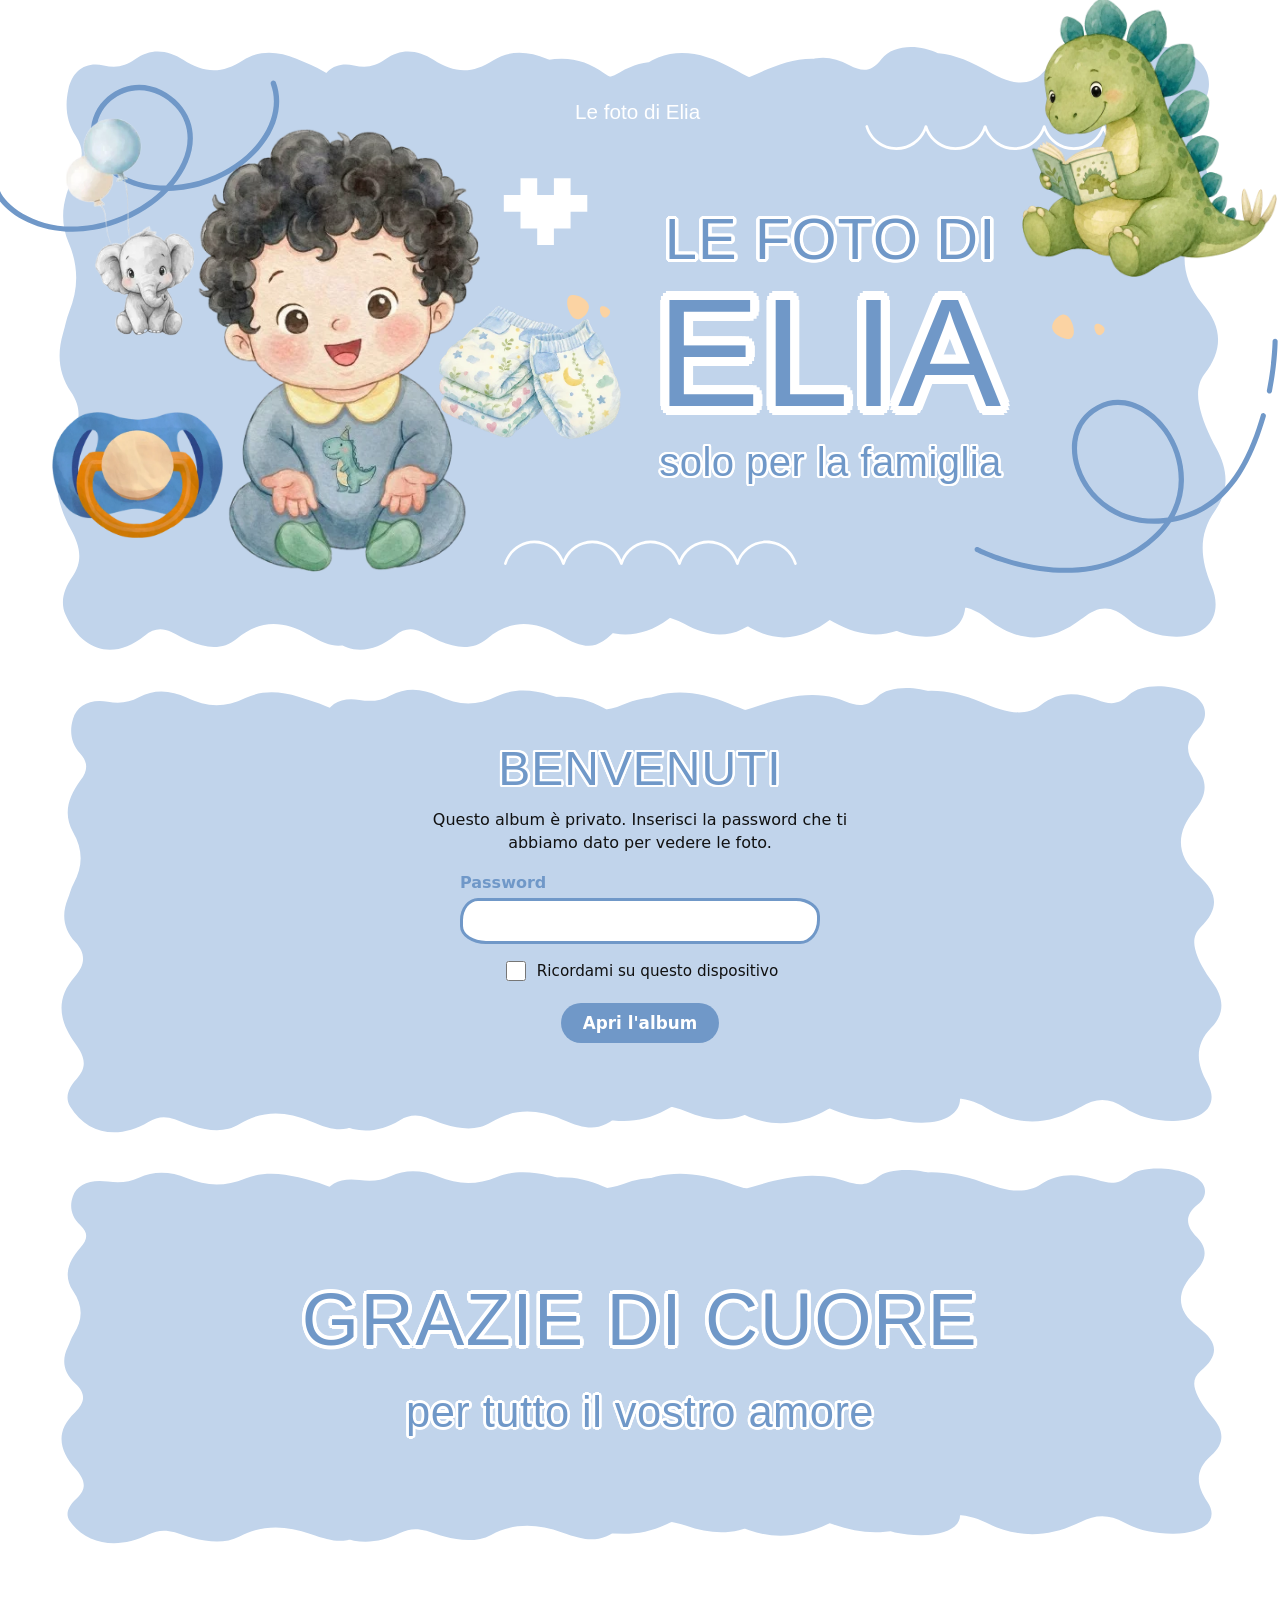
==== foto/index.html @ 49f86a6c "Aggiunge album foto privato cifrato con pagina di gestione Le foto vengono ridimensionate, ripulite " ====
<!DOCTYPE html>
<html lang="it">
<head>
  <meta charset="utf-8">
  <meta name="viewport" content="width=device-width, initial-scale=1">
  <meta name="robots" content="noindex, nofollow, noarchive, noimageindex">
  <meta name="referrer" content="no-referrer">
  <meta http-equiv="Content-Security-Policy" content="default-src 'self'; script-src 'self'; style-src 'self' 'unsafe-inline' https://fonts.googleapis.com; font-src https://fonts.gstatic.com; img-src 'self' data: blob:; connect-src 'self'; object-src 'none'; base-uri 'none'; form-action 'none'">
  <title>Le foto di Elia</title>
  <link rel="icon" href="data:image/svg+xml,<svg xmlns='http://www.w3.org/2000/svg' viewBox='0 0 100 100'><text y='.9em' font-size='90'>🦖</text></svg>">
  <link rel="preconnect" href="https://fonts.googleapis.com">
  <link rel="preconnect" href="https://fonts.gstatic.com" crossorigin>
  <link href="https://fonts.googleapis.com/css2?family=Lilita+One&family=Fredoka:wght@400;500;600&display=swap" rel="stylesheet">
  <link rel="stylesheet" href="../style.css">
  <link rel="stylesheet" href="foto.css">
</head>
<body class="album">

  <header class="panel hero">
    <div class="stage">
      <svg class="decor" viewBox="91 74 1258 662" preserveAspectRatio="none" aria-hidden="true">
      <path fill="#7098C8" d="M1385.3 474.0C1383.9 473.6 1382.3 474.4 1381.9 475.9C1368.8 520.2 1346.4 572.0 1289.9 584.0C1296.2 572.4 1299.7 559.7 1299.9 546.3C1300.3 526.9 1294.0 507.1 1282.2 490.7C1265.4 467.4 1235.7 450.5 1207.4 465.4C1183.7 477.8 1174.6 504.6 1184.2 533.6C1194.7 565.6 1228.5 596.4 1278.6 591.3C1275.9 594.9 1272.9 598.4 1269.4 601.7C1238.0 632.1 1196.7 643.9 1146.9 636.9C1109.5 631.6 1081.0 617.0 1080.7 616.9C1079.4 616.2 1077.7 616.7 1077.0 618.1C1076.3 619.4 1076.9 621.1 1078.2 621.8C1079.4 622.4 1107.7 636.8 1146.0 642.2C1155.3 643.6 1164.4 644.2 1173.2 644.2C1212.6 644.2 1246.8 631.1 1273.2 605.6C1278.2 600.8 1282.5 595.7 1286.1 590.3C1349.1 579.8 1373.2 524.5 1387.2 477.4C1387.6 476.0 1386.8 474.5 1385.3 474.0M1282.8 585.3C1233.0 592.5 1199.5 562.8 1189.4 531.9C1180.7 505.5 1188.7 481.3 1209.9 470.2C1216.5 466.8 1223.1 465.3 1229.6 465.3C1248.4 465.3 1266.3 478.0 1277.8 493.9C1295.0 517.8 1302.0 554.2 1282.8 585.3M1399.8 397.3C1399.8 397.6 1399.7 420.9 1393.7 450.9C1393.4 452.2 1392.3 453.1 1391.0 453.1C1390.8 453.1 1390.6 453.1 1390.5 453.0C1389.0 452.7 1388.0 451.3 1388.3 449.8C1394.2 420.4 1394.4 397.5 1394.4 397.3C1394.4 395.8 1395.6 394.6 1397.1 394.6C1398.6 394.6 1399.9 395.8 1399.8 397.3Z"/>
      <path fill="#7098C8" d="M-108.9 304.6C-108.6 304.1 -108.1 303.8 -107.7 303.6C-106.8 303.3 -105.7 303.4 -104.9 304.1C-104.8 304.2 -91.6 314.3 -71.4 319.1C-61.0 321.6 -50.4 322.2 -40.1 321.0C-38.5 320.8 -37.1 321.9 -36.9 323.5C-36.7 325.0 -37.8 326.4 -39.4 326.6C-50.4 328.0 -61.6 327.3 -72.7 324.7C-94.3 319.6 -107.9 309.0 -108.4 308.6C-109.7 307.6 -109.9 305.8 -108.9 304.6M-24.3 320.6C-24.8 319.2 -24.0 317.6 -22.6 317.1C-22.6 317.1 -22.5 317.0 -22.5 317.0C0.1 309.6 16.1 294.1 25.1 270.9C31.9 253.4 32.0 237.9 32.0 237.8C32.0 236.4 33.0 235.2 34.4 234.9C35.7 234.7 37.1 235.5 37.6 236.8C44.3 255.0 92.3 291.7 160.5 266.5C179.8 259.3 196.5 248.9 209.3 236.8C175.8 235.2 147.7 219.3 137.9 192.9C137.7 192.2 137.5 191.6 137.2 190.9C130.6 171.1 136.4 150.3 152.3 136.6C157.3 132.3 162.8 129.1 168.5 127.0C181.9 122.1 196.7 122.9 210.1 129.8C224.7 137.3 235.0 148.5 240.0 162.0C248.2 184.1 240.8 209.4 222.6 231.0C234.5 230.3 246.9 227.7 259.3 223.1C296.3 209.5 323.6 181.3 328.8 151.3C330.5 141.5 329.7 132.0 326.4 123.2C325.9 121.8 326.6 120.1 328.1 119.6C329.6 119.0 331.2 119.8 331.8 121.3C335.4 131.0 336.3 141.5 334.4 152.3C328.9 184.2 300.1 214.1 261.2 228.5C246.4 234.0 231.4 236.7 217.2 237.0C203.4 251.3 184.6 263.7 162.5 271.8C103.0 293.8 53.7 269.9 37.0 247.3C36.1 253.8 34.3 262.9 30.5 272.8C23.9 289.9 9.6 312.4 -20.7 322.5C-22.2 323.0 -23.8 322.1 -24.3 320.6M214.8 231.3C234.3 210.4 242.6 185.5 234.7 164.0C230.2 151.8 220.8 141.7 207.5 134.9C190.4 126.1 170.7 128.4 156.0 140.9C141.9 153.1 136.8 171.5 142.7 189.1C142.9 189.7 143.1 190.3 143.3 190.9C152.7 216.5 181.2 231.2 214.8 231.3Z"/>
      <path fill="#fff" d="M886.1 635.8C886.0 635.8 885.8 635.8 885.7 635.8C885.1 635.8 884.5 635.4 884.4 634.8C880.6 621.7 868.4 612.6 854.8 612.6C841.2 612.6 829.0 621.7 825.2 634.8C825.0 635.4 824.5 635.8 823.9 635.8C823.2 635.8 822.7 635.4 822.5 634.8C818.7 621.7 806.6 612.6 792.9 612.6C779.3 612.6 767.2 621.7 763.4 634.8C763.2 635.4 762.6 635.8 762.0 635.8C761.4 635.8 760.9 635.4 760.7 634.8C756.9 621.7 744.7 612.6 731.1 612.6C717.5 612.6 705.3 621.7 701.5 634.8C701.4 635.4 700.8 635.8 700.2 635.8C699.6 635.8 699.0 635.4 698.8 634.8C695.0 621.7 682.9 612.6 669.3 612.6C655.6 612.6 643.5 621.7 639.7 634.8C639.5 635.4 639.0 635.8 638.3 635.8C637.7 635.8 637.2 635.4 637.0 634.8C633.2 621.7 621.0 612.6 607.4 612.6C593.8 612.6 581.6 621.7 577.8 634.8C577.6 635.6 576.8 636.0 576.1 635.8C575.4 635.6 574.9 634.8 575.1 634.0C579.3 619.8 592.6 609.8 607.4 609.8C620.9 609.8 633.1 618.0 638.3 630.3C643.5 618.0 655.7 609.8 669.3 609.8C682.8 609.8 695.0 618.0 700.2 630.3C705.4 618.0 717.6 609.8 731.1 609.8C744.6 609.8 756.8 618.0 762.0 630.3C767.2 618.0 779.4 609.8 792.9 609.8C806.5 609.8 818.7 618.0 823.9 630.3C829.1 618.0 841.3 609.8 854.8 609.8C869.6 609.8 882.9 619.8 887.1 634.0C887.3 634.8 886.8 635.6 886.1 635.8Z"/>
      <path fill="#fff" d="M1277.5 166.9C1277.4 166.9 1277.2 166.9 1277.1 166.9C1276.5 166.9 1275.9 167.3 1275.7 167.9C1271.8 181.2 1259.4 190.5 1245.6 190.5C1231.7 190.5 1219.3 181.2 1215.4 167.9C1215.2 167.3 1214.7 166.9 1214.0 166.9C1213.4 166.9 1212.8 167.3 1212.7 167.9C1208.8 181.2 1196.4 190.5 1182.5 190.5C1168.6 190.5 1156.2 181.2 1152.3 167.9C1152.2 167.3 1151.6 166.9 1151.0 166.9C1150.3 166.9 1149.8 167.3 1149.6 167.9C1145.7 181.2 1133.3 190.5 1119.4 190.5C1105.5 190.5 1093.1 181.2 1089.3 167.9C1089.1 167.3 1088.5 166.9 1087.9 166.9C1087.3 166.9 1086.7 167.3 1086.5 167.9C1082.7 181.2 1070.3 190.5 1056.4 190.5C1042.5 190.5 1030.1 181.2 1026.2 167.9C1026.0 167.3 1025.5 166.9 1024.8 166.9C1024.2 166.9 1023.6 167.3 1023.5 167.9C1019.6 181.2 1007.2 190.5 993.3 190.5C979.4 190.5 967.0 181.2 963.1 167.9C962.9 167.1 962.1 166.7 961.4 166.9C960.6 167.1 960.2 167.9 960.4 168.7C964.6 183.2 978.1 193.4 993.3 193.4C1007.1 193.4 1019.5 185.0 1024.8 172.5C1030.1 185.0 1042.6 193.4 1056.4 193.4C1070.1 193.4 1082.6 185.0 1087.9 172.5C1093.2 185.0 1105.6 193.4 1119.4 193.4C1133.2 193.4 1145.6 185.0 1151.0 172.5C1156.3 185.0 1168.7 193.4 1182.5 193.4C1196.3 193.4 1208.7 185.0 1214.0 172.5C1219.3 185.0 1231.8 193.4 1245.6 193.4C1260.7 193.4 1274.2 183.2 1278.5 168.7C1278.7 167.9 1278.2 167.1 1277.5 166.9Z"/>
      <path fill="#fff" d="M628.2 294.8L628.2 277.0L646.0 277.0L646.0 259.2L663.8 259.2L663.8 241.4L646.0 241.4L646.0 223.6L628.2 223.6L628.2 241.4L610.4 241.4L610.4 223.6L592.6 223.6L592.6 241.4L574.8 241.4L574.8 259.2L592.6 259.2L592.6 277.0L610.4 277.0L610.4 294.8L628.2 294.8Z"/>
      <path fill="#FBD3A3" fill-rule="evenodd" d="M1180.8 378.2C1183.2 384.5 1183.8 392.8 1178.5 394.5C1173.3 396.2 1162.2 391.3 1159.9 384.9C1157.5 378.6 1163.9 370.9 1169.2 369.2C1174.4 367.5 1178.5 371.9 1180.8 378.2L1180.8 378.2Z"/>
      <path fill="#FBD3A3" fill-rule="evenodd" d="M1205.3 386.5C1204.2 383.6 1203.9 379.7 1206.4 378.9C1208.8 378.1 1214.0 380.4 1215.1 383.4C1216.2 386.3 1213.2 389.9 1210.8 390.7C1208.3 391.5 1206.4 389.5 1205.3 386.5L1205.3 386.5Z"/>
      <path fill="#FBD3A3" fill-rule="evenodd" d="M644.1 364.5C641.7 358.2 641.1 349.9 646.4 348.2C651.6 346.5 662.7 351.4 665.0 357.8C667.4 364.1 661.0 371.8 655.7 373.5C650.5 375.2 646.4 370.8 644.1 364.5Z"/>
      <path fill="#FBD3A3" fill-rule="evenodd" d="M678.1 367.8C677.0 364.8 676.7 360.9 679.2 360.1C681.6 359.3 686.8 361.7 687.9 364.6C689.0 367.6 686.0 371.2 683.6 372.0C681.1 372.8 679.2 370.7 678.1 367.8L678.1 367.8Z"/>
      </svg>
      <p class="small-title">Le foto di Elia</p>
      <img class="art balloons" src="../assets/art/elefante.webp" alt="">
      <img class="art baby" src="../assets/art/bimbo.webp" alt="Elia, illustrazione di un bimbo con i ricci">
      <img class="art diapers" src="../assets/art/pannolini.webp" alt="">
      <img class="art pacifier" src="../assets/art/ciuccio.webp" alt="">
      <img class="art dino" src="../assets/art/dino.webp" alt="">
      <div class="hero-text">
        <p class="kicker outline">Le foto di</p>
        <h1 class="name outline">Elia</h1>
        <p class="tagline outline">solo per la famiglia</p>
      </div>
    </div>
  </header>

  <!-- Accesso -->
  <section class="panel login" id="login" hidden>
    <h2 class="big small">Benvenuti</h2>
    <p class="login-text">Questo album è privato. Inserisci la password che ti abbiamo dato per vedere le foto.</p>
    <form id="login-form" class="login-form" autocomplete="on">
      <input type="text" name="username" value="album-elia" autocomplete="username" hidden>
      <label class="field">
        <span>Password</span>
        <input id="password" type="password" autocomplete="current-password" autocapitalize="off" autocorrect="off" spellcheck="false" required>
      </label>
      <label class="check"><input id="remember" type="checkbox"> Ricordami su questo dispositivo</label>
      <button class="btn" type="submit" id="login-btn">Apri l'album</button>
      <p class="msg" id="login-msg" role="alert"></p>
    </form>
  </section>

  <!-- Album -->
  <main id="album" aria-live="polite" hidden></main>

  <div class="album-bar" id="album-bar" hidden>
    <button type="button" class="btn ghost" id="logout">Esci dall'album</button>
  </div>

  <!-- Foto ingrandita -->
  <div class="lightbox" id="lightbox" hidden role="dialog" aria-modal="true" aria-label="Foto ingrandita">
    <button type="button" class="lb-btn lb-close" id="lb-close" aria-label="Chiudi">×</button>
    <button type="button" class="lb-btn lb-prev" id="lb-prev" aria-label="Foto precedente">‹</button>
    <figure class="lb-figure">
      <div class="lb-stage"><canvas class="photo" id="lb-canvas"></canvas><div class="shield"></div></div>
      <figcaption class="lb-caption"><span id="lb-text"></span><span class="lb-date" id="lb-date"></span></figcaption>
    </figure>
    <button type="button" class="lb-btn lb-next" id="lb-next" aria-label="Foto successiva">›</button>
  </div>

  <footer class="panel thanks">
    <h2 class="big">Grazie di cuore</h2>
    <p class="tagline outline">per tutto il vostro amore</p>
  </footer>

  <script src="config.js"></script>
  <script src="crypto.js"></script>
  <script src="protezione.js"></script>
  <script src="album.js"></script>
</body>
</html>
---- style.css ----
:root{
  --blob:#C1D4EB; --blue:#7098C8; --pill:#96B8DF; --ink:#111; --white:#fff;
}
*{box-sizing:border-box}
html{scroll-behavior:smooth}
html,body{overflow-x:clip}
body{
  margin:0; padding:clamp(10px,3vw,40px) clamp(8px,2vw,24px) 40px;
  background:#fff; color:var(--ink);
  font-family:"Fredoka",system-ui,sans-serif; font-weight:500;
}
img{max-width:100%; display:block}
a{color:inherit}

/* ---- Pannello ondulato (lo sfondo azzurro del PDF) ---- */
.panel{
  position:relative; isolation:isolate;
  max-width:1180px; margin:0 auto 18px;
  padding:clamp(34px,5vw,70px) clamp(26px,6.5vw,100px) clamp(40px,5vw,76px);
}
.panel::before{
  content:""; position:absolute; inset:0; z-index:-1;
  background:url(assets/art/blob.svg) center/100% 100% no-repeat;
}

/* ---- Testi con contorno bianco ---- */
.outline{
  color:var(--blue);
  --r:.06em; text-shadow:calc(var(--r)*1.000) calc(var(--r)*0.000) 0 #fff,calc(var(--r)*0.924) calc(var(--r)*0.383) 0 #fff,calc(var(--r)*0.707) calc(var(--r)*0.707) 0 #fff,calc(var(--r)*0.383) calc(var(--r)*0.924) 0 #fff,calc(var(--r)*0.000) calc(var(--r)*1.000) 0 #fff,calc(var(--r)*-0.383) calc(var(--r)*0.924) 0 #fff,calc(var(--r)*-0.707) calc(var(--r)*0.707) 0 #fff,calc(var(--r)*-0.924) calc(var(--r)*0.383) 0 #fff,calc(var(--r)*-1.000) calc(var(--r)*0.000) 0 #fff,calc(var(--r)*-0.924) calc(var(--r)*-0.383) 0 #fff,calc(var(--r)*-0.707) calc(var(--r)*-0.707) 0 #fff,calc(var(--r)*-0.383) calc(var(--r)*-0.924) 0 #fff,calc(var(--r)*-0.000) calc(var(--r)*-1.000) 0 #fff,calc(var(--r)*0.383) calc(var(--r)*-0.924) 0 #fff,calc(var(--r)*0.707) calc(var(--r)*-0.707) 0 #fff,calc(var(--r)*0.924) calc(var(--r)*-0.383) 0 #fff;
}
.big{
  font-family:"Lilita One",sans-serif; font-weight:400; margin:0;
  font-size:clamp(2.2rem,7vw,4.6rem); letter-spacing:.02em; text-transform:uppercase;
  color:var(--blue); --r:.05em; text-shadow:calc(var(--r)*1.000) calc(var(--r)*0.000) 0 #fff,calc(var(--r)*0.924) calc(var(--r)*0.383) 0 #fff,calc(var(--r)*0.707) calc(var(--r)*0.707) 0 #fff,calc(var(--r)*0.383) calc(var(--r)*0.924) 0 #fff,calc(var(--r)*0.000) calc(var(--r)*1.000) 0 #fff,calc(var(--r)*-0.383) calc(var(--r)*0.924) 0 #fff,calc(var(--r)*-0.707) calc(var(--r)*0.707) 0 #fff,calc(var(--r)*-0.924) calc(var(--r)*0.383) 0 #fff,calc(var(--r)*-1.000) calc(var(--r)*0.000) 0 #fff,calc(var(--r)*-0.924) calc(var(--r)*-0.383) 0 #fff,calc(var(--r)*-0.707) calc(var(--r)*-0.707) 0 #fff,calc(var(--r)*-0.383) calc(var(--r)*-0.924) 0 #fff,calc(var(--r)*-0.000) calc(var(--r)*-1.000) 0 #fff,calc(var(--r)*0.383) calc(var(--r)*-0.924) 0 #fff,calc(var(--r)*0.707) calc(var(--r)*-0.707) 0 #fff,calc(var(--r)*0.924) calc(var(--r)*-0.383) 0 #fff;
}

/* ---- Hero (coordinate prese dal PDF: 1 unità = 1/1258 della larghezza) ---- */
.hero{padding:0; aspect-ratio:1258/662}
.hero::before{background-image:url(assets/art/hero-blob.svg)}
.stage{position:absolute; inset:0; container-type:inline-size}
.decor{position:absolute; inset:0; width:100%; height:100%; overflow:visible; pointer-events:none}
.hero .art{position:absolute; height:auto; z-index:1}
.hero .baby{left:8.4%; top:6.9%; width:33.4%}
.hero .balloons{left:-3.3%; top:-2.7%; width:21.5%}
.hero .pacifier{left:.2%; top:60.3%; width:14.5%}
.hero .diapers{left:33%; top:43.1%; width:15.4%}
.hero .dino{left:82.4%; top:-6.5%; width:21.6%}
.hero-text{position:absolute; left:48.8%; top:27%; width:34.7%; text-align:center; z-index:2}
.kicker,.name,.tagline{font-family:"Lilita One",sans-serif; font-weight:400; margin:0; text-transform:uppercase}
.kicker{font-size:4.9cqw; letter-spacing:.02em; line-height:1.15; white-space:nowrap}
.name{font-size:13.1cqw; line-height:1.05; letter-spacing:.02em}
.tagline{font-size:3.4cqw; text-transform:none; letter-spacing:.01em; margin-top:.15em; white-space:nowrap}
.small-title{position:absolute; left:49.8%; top:10%; transform:translateX(-50%); margin:0; z-index:2;
  color:#fff; font-family:"Lilita One",sans-serif; font-size:1.75cqw; white-space:nowrap}

/* ---- Indice ---- */
.index{display:grid; grid-template-columns:1fr 1fr; align-items:center; gap:10px 20px}
.index .stork{width:min(100%,300px); justify-self:center; grid-row:1 / span 2}
.index-text{display:none}
.index .big{margin:0}
.pills{display:flex; flex-direction:column; align-items:center; gap:12px}
.shop-logo{height:64px; width:auto; border-radius:14px}
.shop-name{margin:0; font-family:"Lilita One",sans-serif; font-size:1.3rem; color:var(--blue); --r:.08em; text-shadow:calc(var(--r)*1.000) calc(var(--r)*0.000) 0 #fff,calc(var(--r)*0.924) calc(var(--r)*0.383) 0 #fff,calc(var(--r)*0.707) calc(var(--r)*0.707) 0 #fff,calc(var(--r)*0.383) calc(var(--r)*0.924) 0 #fff,calc(var(--r)*0.000) calc(var(--r)*1.000) 0 #fff,calc(var(--r)*-0.383) calc(var(--r)*0.924) 0 #fff,calc(var(--r)*-0.707) calc(var(--r)*0.707) 0 #fff,calc(var(--r)*-0.924) calc(var(--r)*0.383) 0 #fff,calc(var(--r)*-1.000) calc(var(--r)*0.000) 0 #fff,calc(var(--r)*-0.924) calc(var(--r)*-0.383) 0 #fff,calc(var(--r)*-0.707) calc(var(--r)*-0.707) 0 #fff,calc(var(--r)*-0.383) calc(var(--r)*-0.924) 0 #fff,calc(var(--r)*-0.000) calc(var(--r)*-1.000) 0 #fff,calc(var(--r)*0.383) calc(var(--r)*-0.924) 0 #fff,calc(var(--r)*0.707) calc(var(--r)*-0.707) 0 #fff,calc(var(--r)*0.924) calc(var(--r)*-0.383) 0 #fff}

/* ---- Pillole ---- */
.pill{
  display:inline-block; background:var(--pill); color:#fff;
  font-family:"Fredoka",sans-serif; font-weight:600; font-size:1.05rem; line-height:1.2;
  padding:.7em 1.6em; border-radius:30px 42px 32px 46px / 34px 30px 40px 28px;
  text-decoration:none; text-align:center; margin:0;
  box-shadow:0 3px 0 rgba(0,0,0,.05);
  transition:transform .15s;
}
a.pill:hover{transform:translateY(-2px) rotate(-1deg)}
.pills .pill{min-width:min(100%,220px)}
.label{position:absolute; top:clamp(20px,3.4vw,44px); left:clamp(18px,4.5vw,60px); z-index:2; font-size:1.15rem}

/* ---- Griglia schede ---- */
.cat{scroll-margin-top:12px}
.grid{
  display:flex; flex-wrap:wrap; justify-content:center; gap:10px 8px;
  padding-top:clamp(26px,4vw,40px);
}
.card{flex:0 0 calc(33.333% - 8px); max-width:360px; text-align:center; position:relative}
.card-img{position:relative}
.card-img img{width:100%; height:auto; aspect-ratio:1; object-fit:contain; transition:filter .3s, opacity .3s}
.card-name{margin:-14px 0 0; font-family:"Lilita One",sans-serif; font-weight:400; font-size:clamp(.95rem,1.7vw,1.2rem); line-height:1.15; letter-spacing:.01em}
.card-price{margin:.2em 0 0; font-family:"Lilita One",sans-serif; font-size:clamp(1rem,1.8vw,1.25rem)}

/* ---- Già regalato ---- */
.card.gifted .card-img img{filter:grayscale(1); opacity:.42}
.card.gifted .card-name,.card.gifted .card-price{opacity:.5; text-decoration:line-through; text-decoration-thickness:1.5px}
.badge{
  position:absolute; left:50%; top:50%; transform:translate(-50%,-50%) rotate(-8deg);
  background:var(--blue); color:#fff; font-family:"Lilita One",sans-serif;
  font-size:clamp(1rem,2vw,1.4rem); padding:.35em 1em; border-radius:999px;
  border:3px solid #fff; box-shadow:0 4px 12px rgba(0,0,0,.15); white-space:nowrap;
}

/* ---- Informazioni / Grazie ---- */
.info{text-align:center}
.info-cols{display:flex; flex-wrap:wrap; gap:26px 40px; justify-content:center; margin-top:28px; text-align:left}
.info-col{display:flex; gap:14px; align-items:flex-start; flex:1 1 280px; max-width:430px}
.info-col h3{margin:0 0 .3em; font-family:"Lilita One",sans-serif; font-weight:400; font-size:1.4rem}
.info-col p{margin:.25em 0; line-height:1.35}
.num{flex:none; display:grid; place-items:center; width:46px; height:46px; background:var(--blue); color:#fff;
  font-family:"Lilita One",sans-serif; border-radius:48% 52% 45% 55% / 55% 45% 55% 45%}
.btn{display:inline-block; margin-top:.3em; background:var(--blue); color:#fff; text-decoration:none; padding:.6em 1.3em; border-radius:999px; font-weight:600}
.btn:hover{filter:brightness(1.07)}
.thanks{text-align:center; padding-block:clamp(60px,9vw,120px)}
.thanks .tagline{margin-top:.6em}
.empty{text-align:center; padding:60px 20px}

/* ---- Telefono ---- */
@media (max-width:820px){
  .card{flex-basis:calc(50% - 8px)}
  .index{grid-template-columns:1fr}
  .index .stork{width:150px; grid-row:auto}
  .label{position:static; margin-bottom:6px; display:table}
  .grid{padding-top:10px}
  .hero{aspect-ratio:auto; min-height:470px}
  .decor,.small-title{display:none}
  .hero .baby{left:24%; top:3%; width:52%}
  .hero .balloons{left:3%; top:4%; width:17%}
  .hero .pacifier,.hero .diapers{display:none}
  .hero .dino{left:auto; right:0; top:-3%; width:26%}
  .hero-text{left:0; top:auto; bottom:26px; width:100%}
  .kicker{font-size:1.35rem}
  .name{font-size:4.6rem}
  .tagline{font-size:1.15rem}
}

.iban-row{display:flex; flex-wrap:wrap; align-items:center; gap:6px 10px}
.iban-row span{font-weight:600}
.iban-row code{font-family:inherit; font-size:.95rem; word-break:break-all; user-select:all}
.copy{border:0; cursor:pointer; background:var(--blue); color:#fff; font:inherit; font-weight:600; padding:.25em .9em; border-radius:999px}
.copy:hover{filter:brightness(1.07)}

a.card{display:block; color:inherit; text-decoration:none}
a.card.linkable .card-img img{transition:transform .2s}
a.card.linkable:hover .card-img img{transform:translateY(-4px) rotate(-1deg)}
.card-cta{margin:.15em 0 0; font-size:.85rem; font-weight:600; color:var(--blue)}
a.card.linkable:hover .card-cta{text-decoration:underline}
.card-cta:empty{display:none}

/* ---- Sezione Amazon con carosello ---- */
.amazon{text-align:center}
.amazon .shop-logo{margin:0 auto 10px}
.big.small{font-size:clamp(1.7rem,4.6vw,3rem)}
.amazon-text{max-width:560px; margin:.8em auto 1em; line-height:1.4}
.carousel{position:relative; margin-top:28px}
.track{
  display:flex; gap:12px; overflow-x:auto; scroll-snap-type:x mandatory;
  padding:6px 4px 10px; scrollbar-width:none; -webkit-overflow-scrolling:touch;
}
.track::-webkit-scrollbar{display:none}
.slide{flex:0 0 clamp(190px,26%,270px); scroll-snap-align:start; margin:0}
.slide img{width:100%; height:auto; aspect-ratio:1; object-fit:contain}
.slide figcaption{margin-top:-10px; font-family:"Lilita One",sans-serif; font-size:.95rem; line-height:1.15}
.nav{
  position:absolute; top:38%; z-index:3; width:42px; height:42px; border:0; cursor:pointer;
  border-radius:50%; background:var(--blue); color:#fff; font-size:1.7rem; line-height:1;
  box-shadow:0 3px 8px rgba(0,0,0,.18); display:grid; place-items:center; padding:0 0 3px;
}
.nav:hover{filter:brightness(1.08)}
.nav.prev{left:-14px} .nav.next{right:-14px}
@media (max-width:820px){ .slide{flex-basis:62%} .nav{display:none} .nav.prev{left:0} .nav.next{right:0} }

.shop-contact{text-align:center; max-width:260px; line-height:1.3; font-size:.95rem; margin-bottom:4px}
.shop-contact p{margin:.15em 0}
.shop-contact a{font-weight:600}

.contact-btns{display:flex; gap:8px; justify-content:center; margin-top:8px}
.contact-btns .btn{margin:0; padding:.5em 1.2em}
---- foto/foto.css ----
/* ===== Album foto (si appoggia a ../style.css) ===== */
[hidden]{display:none !important}

/* ---- Accesso ---- */
.login,.empty-album{text-align:center}
.login-text{max-width:460px; margin:.8em auto 1.2em; line-height:1.4}
.login-form{display:flex; flex-direction:column; align-items:center; gap:14px; max-width:360px; margin:0 auto}
.field{display:flex; flex-direction:column; gap:6px; width:100%; text-align:left; font-weight:600; color:var(--blue)}
.field input,.field textarea,.field select{
  width:100%; font:inherit; font-weight:500; color:var(--ink); background:#fff;
  border:3px solid var(--pill); border-radius:18px 24px 20px 26px / 22px 18px 24px 18px;
  padding:.65em 1em; outline:none;
}
.field input:focus,.field textarea:focus{border-color:var(--blue)}
.check{display:flex; align-items:center; gap:8px; font-size:.95rem; cursor:pointer}
.check input{width:20px; height:20px; accent-color:var(--blue)}
.btn{border:0; cursor:pointer; font:inherit; font-weight:600; font-size:1.05rem}
.btn:disabled{opacity:.6; cursor:progress}
.btn.ghost{background:#fff; color:var(--blue); border:3px solid var(--pill)}
.btn.danger{background:#c86f6f}
.msg{min-height:1.4em; margin:0; font-weight:600; color:var(--blue)}

/* ---- Griglia foto ---- */
.photo-grid{
  display:grid; grid-template-columns:repeat(auto-fill,minmax(min(36vw,190px),1fr));
  gap:clamp(8px,1.4vw,14px); padding-top:clamp(26px,4vw,40px);
}
.tile{
  position:relative; display:block; padding:0; border:4px solid #fff; cursor:zoom-in;
  aspect-ratio:1; overflow:hidden; background:var(--blob);
  border-radius:26px 34px 28px 38px / 30px 26px 36px 24px;
  box-shadow:0 4px 10px rgba(0,0,0,.08); transition:transform .2s;
}
.tile:nth-child(3n+1){border-radius:34px 26px 38px 28px / 26px 32px 24px 36px}
.tile:nth-child(3n+2){border-radius:30px 38px 26px 32px / 36px 24px 30px 28px}
.tile:hover{transform:translateY(-3px) rotate(-1deg)}
.tile:focus-visible{outline:4px solid var(--blue); outline-offset:2px}
.tile canvas{width:100%; height:100%; object-fit:cover; display:block; transition:opacity .4s}
.tile.loading canvas{opacity:0}
.tile.loading::after{
  content:""; position:absolute; inset:0; margin:auto; width:34px; height:34px;
  border-radius:50%; border:4px solid #fff; border-top-color:var(--blue); animation:spin 1s linear infinite;
}
@keyframes spin{to{transform:rotate(360deg)}}

/* Strato trasparente sopra le foto: il tocco prolungato / tasto destro
   colpisce questo e non l'immagine */
.shield{position:absolute; inset:0; z-index:1}

/* Le foto non si selezionano, non si trascinano, niente menu "Salva" su iOS */
.album .photo,.album .tile,.album .lightbox,.album .shield{
  -webkit-user-select:none; user-select:none; -webkit-touch-callout:none; -webkit-user-drag:none;
}

/* ---- Foto ingrandita ---- */
.lightbox{
  position:fixed; inset:0; z-index:50; display:flex; align-items:center; justify-content:center;
  background:rgba(193,212,235,.97); padding:clamp(10px,3vw,40px);
}
.lb-open{overflow:hidden}
.lb-figure{margin:0; display:flex; flex-direction:column; align-items:center; gap:12px; max-width:100%; max-height:100%}
.lb-stage{position:relative; line-height:0}
.lb-stage canvas{
  max-width:min(92vw,1400px); max-height:calc(100vh - 150px); max-height:calc(100dvh - 150px);
  width:auto; height:auto; border:5px solid #fff; border-radius:22px; background:#fff;
  box-shadow:0 10px 30px rgba(0,0,0,.18);
}
.lightbox.loading .lb-stage::after{
  content:""; position:absolute; right:16px; top:16px; width:22px; height:22px; border-radius:50%;
  border:3px solid #fff; border-top-color:var(--blue); animation:spin 1s linear infinite;
}
.lb-caption{text-align:center; font-family:"Lilita One",sans-serif; font-size:clamp(1.05rem,2.4vw,1.4rem); color:var(--blue); max-width:700px}
.lb-caption span{display:block}
.lb-date{font-family:"Fredoka",sans-serif; font-size:.85rem; color:var(--ink); opacity:.7; margin-top:.2em}
.lb-btn{
  position:absolute; z-index:2; width:50px; height:50px; border:0; cursor:pointer; border-radius:50%;
  background:var(--blue); color:#fff; font-size:2rem; line-height:1; display:grid; place-items:center;
  padding:0 0 4px; box-shadow:0 3px 8px rgba(0,0,0,.18);
}
.lb-btn:hover{filter:brightness(1.08)}
.lb-close{top:14px; right:14px}
.lb-prev{left:14px; top:50%; transform:translateY(-50%)}
.lb-next{right:14px; top:50%; transform:translateY(-50%)}
@media (max-width:820px){
  .lb-prev,.lb-next{top:auto; bottom:14px; transform:none; width:44px; height:44px}
  .lb-stage canvas{max-height:calc(100dvh - 190px)}
}

.album-bar{text-align:center; margin:6px 0 24px}

/* ---- Protezioni ---- */
body.veiled .photo{filter:blur(28px) brightness(1.1); transition:none}
@media print{ body{display:none !important} }
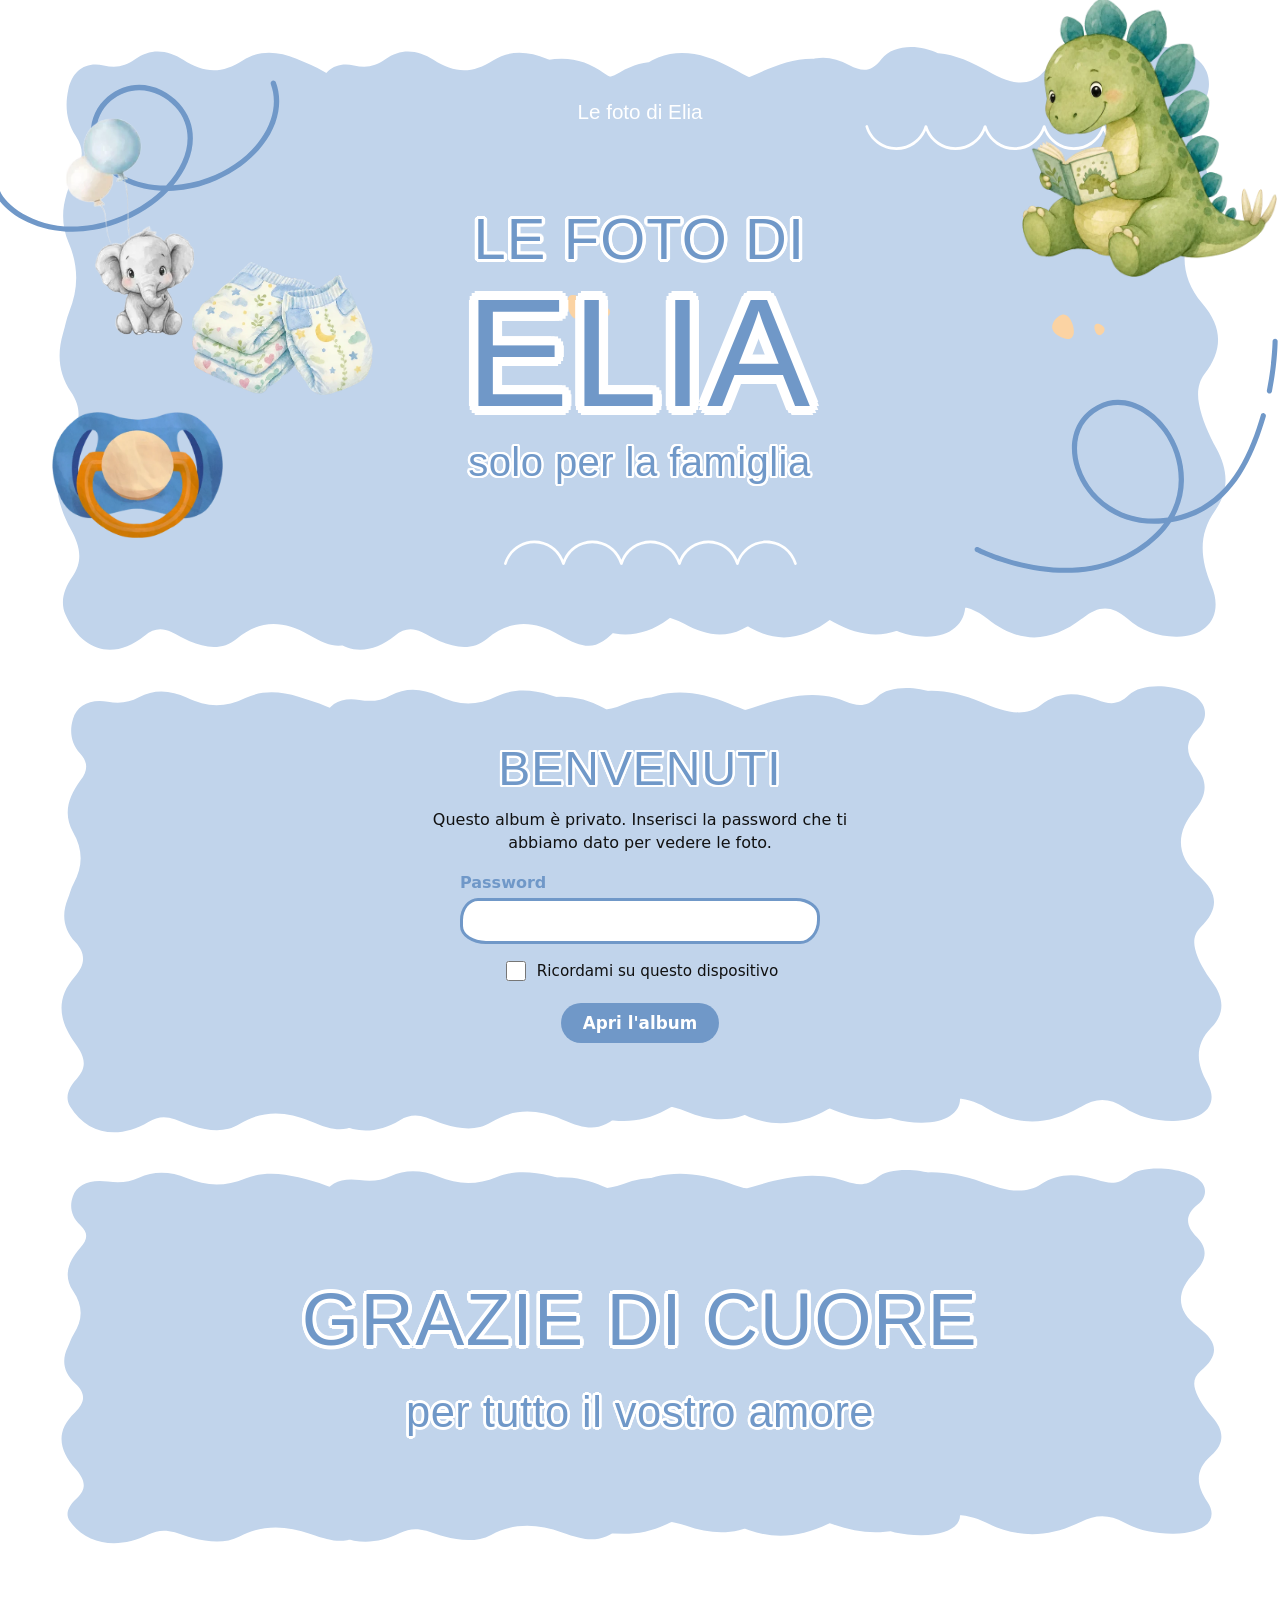
==== commit daffe5d0: "Album: testata senza illustrazione del bimbo Co-Authored-By: Claude Opus 5.5 <noreply@anthropic.com>" ====
--- a/foto/index.html
+++ b/foto/index.html
@@ -16,14 +16,13 @@
 </head>
 <body class="album">
 
-  <header class="panel hero">
+  <header class="panel hero no-baby">
     <div class="stage">
       <svg class="decor" viewBox="91 74 1258 662" preserveAspectRatio="none" aria-hidden="true">
       <path fill="#7098C8" d="M1385.3 474.0C1383.9 473.6 1382.3 474.4 1381.9 475.9C1368.8 520.2 1346.4 572.0 1289.9 584.0C1296.2 572.4 1299.7 559.7 1299.9 546.3C1300.3 526.9 1294.0 507.1 1282.2 490.7C1265.4 467.4 1235.7 450.5 1207.4 465.4C1183.7 477.8 1174.6 504.6 1184.2 533.6C1194.7 565.6 1228.5 596.4 1278.6 591.3C1275.9 594.9 1272.9 598.4 1269.4 601.7C1238.0 632.1 1196.7 643.9 1146.9 636.9C1109.5 631.6 1081.0 617.0 1080.7 616.9C1079.4 616.2 1077.7 616.7 1077.0 618.1C1076.3 619.4 1076.9 621.1 1078.2 621.8C1079.4 622.4 1107.7 636.8 1146.0 642.2C1155.3 643.6 1164.4 644.2 1173.2 644.2C1212.6 644.2 1246.8 631.1 1273.2 605.6C1278.2 600.8 1282.5 595.7 1286.1 590.3C1349.1 579.8 1373.2 524.5 1387.2 477.4C1387.6 476.0 1386.8 474.5 1385.3 474.0M1282.8 585.3C1233.0 592.5 1199.5 562.8 1189.4 531.9C1180.7 505.5 1188.7 481.3 1209.9 470.2C1216.5 466.8 1223.1 465.3 1229.6 465.3C1248.4 465.3 1266.3 478.0 1277.8 493.9C1295.0 517.8 1302.0 554.2 1282.8 585.3M1399.8 397.3C1399.8 397.6 1399.7 420.9 1393.7 450.9C1393.4 452.2 1392.3 453.1 1391.0 453.1C1390.8 453.1 1390.6 453.1 1390.5 453.0C1389.0 452.7 1388.0 451.3 1388.3 449.8C1394.2 420.4 1394.4 397.5 1394.4 397.3C1394.4 395.8 1395.6 394.6 1397.1 394.6C1398.6 394.6 1399.9 395.8 1399.8 397.3Z"/>
       <path fill="#7098C8" d="M-108.9 304.6C-108.6 304.1 -108.1 303.8 -107.7 303.6C-106.8 303.3 -105.7 303.4 -104.9 304.1C-104.8 304.2 -91.6 314.3 -71.4 319.1C-61.0 321.6 -50.4 322.2 -40.1 321.0C-38.5 320.8 -37.1 321.9 -36.9 323.5C-36.7 325.0 -37.8 326.4 -39.4 326.6C-50.4 328.0 -61.6 327.3 -72.7 324.7C-94.3 319.6 -107.9 309.0 -108.4 308.6C-109.7 307.6 -109.9 305.8 -108.9 304.6M-24.3 320.6C-24.8 319.2 -24.0 317.6 -22.6 317.1C-22.6 317.1 -22.5 317.0 -22.5 317.0C0.1 309.6 16.1 294.1 25.1 270.9C31.9 253.4 32.0 237.9 32.0 237.8C32.0 236.4 33.0 235.2 34.4 234.9C35.7 234.7 37.1 235.5 37.6 236.8C44.3 255.0 92.3 291.7 160.5 266.5C179.8 259.3 196.5 248.9 209.3 236.8C175.8 235.2 147.7 219.3 137.9 192.9C137.7 192.2 137.5 191.6 137.2 190.9C130.6 171.1 136.4 150.3 152.3 136.6C157.3 132.3 162.8 129.1 168.5 127.0C181.9 122.1 196.7 122.9 210.1 129.8C224.7 137.3 235.0 148.5 240.0 162.0C248.2 184.1 240.8 209.4 222.6 231.0C234.5 230.3 246.9 227.7 259.3 223.1C296.3 209.5 323.6 181.3 328.8 151.3C330.5 141.5 329.7 132.0 326.4 123.2C325.9 121.8 326.6 120.1 328.1 119.6C329.6 119.0 331.2 119.8 331.8 121.3C335.4 131.0 336.3 141.5 334.4 152.3C328.9 184.2 300.1 214.1 261.2 228.5C246.4 234.0 231.4 236.7 217.2 237.0C203.4 251.3 184.6 263.7 162.5 271.8C103.0 293.8 53.7 269.9 37.0 247.3C36.1 253.8 34.3 262.9 30.5 272.8C23.9 289.9 9.6 312.4 -20.7 322.5C-22.2 323.0 -23.8 322.1 -24.3 320.6M214.8 231.3C234.3 210.4 242.6 185.5 234.7 164.0C230.2 151.8 220.8 141.7 207.5 134.9C190.4 126.1 170.7 128.4 156.0 140.9C141.9 153.1 136.8 171.5 142.7 189.1C142.9 189.7 143.1 190.3 143.3 190.9C152.7 216.5 181.2 231.2 214.8 231.3Z"/>
       <path fill="#fff" d="M886.1 635.8C886.0 635.8 885.8 635.8 885.7 635.8C885.1 635.8 884.5 635.4 884.4 634.8C880.6 621.7 868.4 612.6 854.8 612.6C841.2 612.6 829.0 621.7 825.2 634.8C825.0 635.4 824.5 635.8 823.9 635.8C823.2 635.8 822.7 635.4 822.5 634.8C818.7 621.7 806.6 612.6 792.9 612.6C779.3 612.6 767.2 621.7 763.4 634.8C763.2 635.4 762.6 635.8 762.0 635.8C761.4 635.8 760.9 635.4 760.7 634.8C756.9 621.7 744.7 612.6 731.1 612.6C717.5 612.6 705.3 621.7 701.5 634.8C701.4 635.4 700.8 635.8 700.2 635.8C699.6 635.8 699.0 635.4 698.8 634.8C695.0 621.7 682.9 612.6 669.3 612.6C655.6 612.6 643.5 621.7 639.7 634.8C639.5 635.4 639.0 635.8 638.3 635.8C637.7 635.8 637.2 635.4 637.0 634.8C633.2 621.7 621.0 612.6 607.4 612.6C593.8 612.6 581.6 621.7 577.8 634.8C577.6 635.6 576.8 636.0 576.1 635.8C575.4 635.6 574.9 634.8 575.1 634.0C579.3 619.8 592.6 609.8 607.4 609.8C620.9 609.8 633.1 618.0 638.3 630.3C643.5 618.0 655.7 609.8 669.3 609.8C682.8 609.8 695.0 618.0 700.2 630.3C705.4 618.0 717.6 609.8 731.1 609.8C744.6 609.8 756.8 618.0 762.0 630.3C767.2 618.0 779.4 609.8 792.9 609.8C806.5 609.8 818.7 618.0 823.9 630.3C829.1 618.0 841.3 609.8 854.8 609.8C869.6 609.8 882.9 619.8 887.1 634.0C887.3 634.8 886.8 635.6 886.1 635.8Z"/>
       <path fill="#fff" d="M1277.5 166.9C1277.4 166.9 1277.2 166.9 1277.1 166.9C1276.5 166.9 1275.9 167.3 1275.7 167.9C1271.8 181.2 1259.4 190.5 1245.6 190.5C1231.7 190.5 1219.3 181.2 1215.4 167.9C1215.2 167.3 1214.7 166.9 1214.0 166.9C1213.4 166.9 1212.8 167.3 1212.7 167.9C1208.8 181.2 1196.4 190.5 1182.5 190.5C1168.6 190.5 1156.2 181.2 1152.3 167.9C1152.2 167.3 1151.6 166.9 1151.0 166.9C1150.3 166.9 1149.8 167.3 1149.6 167.9C1145.7 181.2 1133.3 190.5 1119.4 190.5C1105.5 190.5 1093.1 181.2 1089.3 167.9C1089.1 167.3 1088.5 166.9 1087.9 166.9C1087.3 166.9 1086.7 167.3 1086.5 167.9C1082.7 181.2 1070.3 190.5 1056.4 190.5C1042.5 190.5 1030.1 181.2 1026.2 167.9C1026.0 167.3 1025.5 166.9 1024.8 166.9C1024.2 166.9 1023.6 167.3 1023.5 167.9C1019.6 181.2 1007.2 190.5 993.3 190.5C979.4 190.5 967.0 181.2 963.1 167.9C962.9 167.1 962.1 166.7 961.4 166.9C960.6 167.1 960.2 167.9 960.4 168.7C964.6 183.2 978.1 193.4 993.3 193.4C1007.1 193.4 1019.5 185.0 1024.8 172.5C1030.1 185.0 1042.6 193.4 1056.4 193.4C1070.1 193.4 1082.6 185.0 1087.9 172.5C1093.2 185.0 1105.6 193.4 1119.4 193.4C1133.2 193.4 1145.6 185.0 1151.0 172.5C1156.3 185.0 1168.7 193.4 1182.5 193.4C1196.3 193.4 1208.7 185.0 1214.0 172.5C1219.3 185.0 1231.8 193.4 1245.6 193.4C1260.7 193.4 1274.2 183.2 1278.5 168.7C1278.7 167.9 1278.2 167.1 1277.5 166.9Z"/>
-      <path fill="#fff" d="M628.2 294.8L628.2 277.0L646.0 277.0L646.0 259.2L663.8 259.2L663.8 241.4L646.0 241.4L646.0 223.6L628.2 223.6L628.2 241.4L610.4 241.4L610.4 223.6L592.6 223.6L592.6 241.4L574.8 241.4L574.8 259.2L592.6 259.2L592.6 277.0L610.4 277.0L610.4 294.8L628.2 294.8Z"/>
       <path fill="#FBD3A3" fill-rule="evenodd" d="M1180.8 378.2C1183.2 384.5 1183.8 392.8 1178.5 394.5C1173.3 396.2 1162.2 391.3 1159.9 384.9C1157.5 378.6 1163.9 370.9 1169.2 369.2C1174.4 367.5 1178.5 371.9 1180.8 378.2L1180.8 378.2Z"/>
       <path fill="#FBD3A3" fill-rule="evenodd" d="M1205.3 386.5C1204.2 383.6 1203.9 379.7 1206.4 378.9C1208.8 378.1 1214.0 380.4 1215.1 383.4C1216.2 386.3 1213.2 389.9 1210.8 390.7C1208.3 391.5 1206.4 389.5 1205.3 386.5L1205.3 386.5Z"/>
       <path fill="#FBD3A3" fill-rule="evenodd" d="M644.1 364.5C641.7 358.2 641.1 349.9 646.4 348.2C651.6 346.5 662.7 351.4 665.0 357.8C667.4 364.1 661.0 371.8 655.7 373.5C650.5 375.2 646.4 370.8 644.1 364.5Z"/>
@@ -31,7 +30,6 @@
       </svg>
       <p class="small-title">Le foto di Elia</p>
       <img class="art balloons" src="../assets/art/elefante.webp" alt="">
-      <img class="art baby" src="../assets/art/bimbo.webp" alt="Elia, illustrazione di un bimbo con i ricci">
       <img class="art diapers" src="../assets/art/pannolini.webp" alt="">
       <img class="art pacifier" src="../assets/art/ciuccio.webp" alt="">
       <img class="art dino" src="../assets/art/dino.webp" alt="">
--- a/foto/foto.css
+++ b/foto/foto.css
@@ -91,3 +91,12 @@
 /* ---- Protezioni ---- */
 body.veiled .photo{filter:blur(28px) brightness(1.1); transition:none}
 @media print{ body{display:none !important} }
+
+/* ---- Testata senza illustrazione del bimbo ---- */
+.hero.no-baby .hero-text{left:32.6%}
+.hero.no-baby .small-title{left:50%}
+.hero.no-baby .diapers{left:12%; top:36%}
+@media (max-width:820px){
+  .hero.no-baby{min-height:300px}
+  .hero.no-baby .hero-text{left:0; top:50%; bottom:auto; transform:translateY(-50%)}
+}
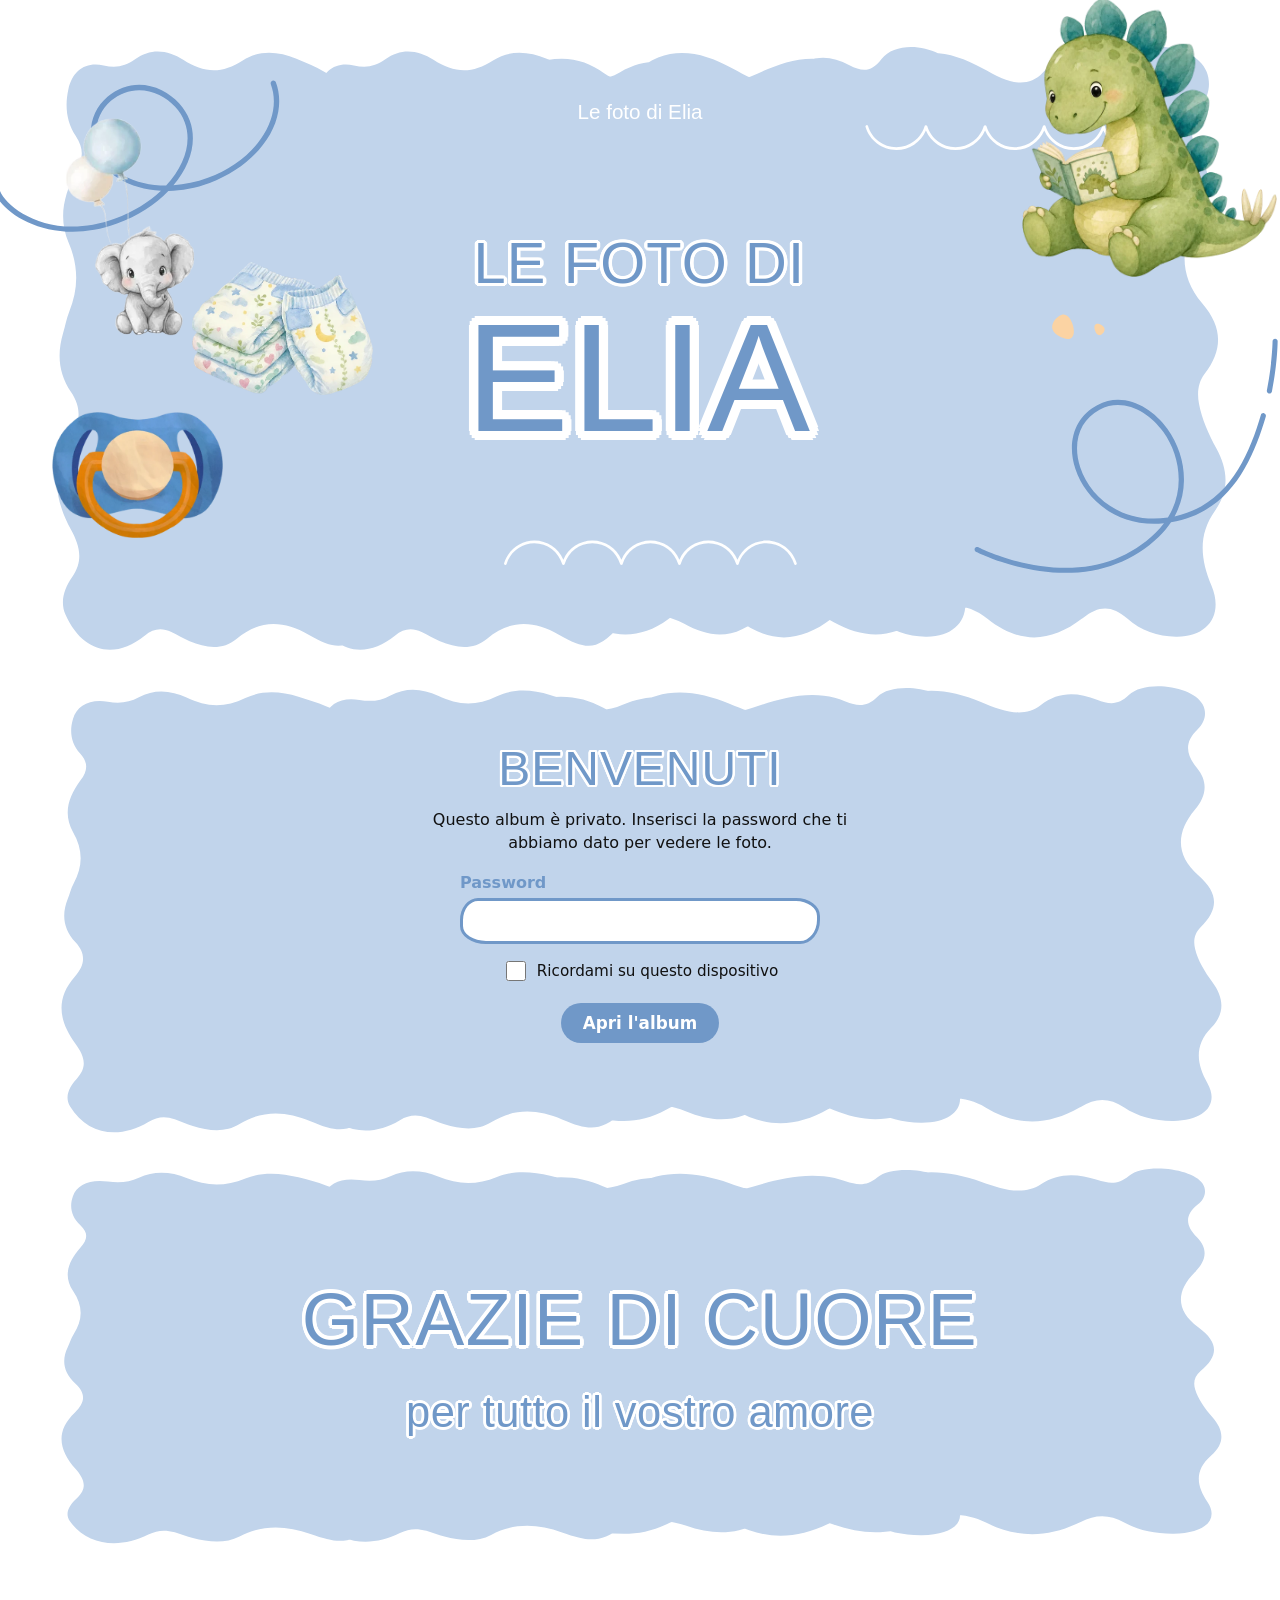
==== commit 137461f4: "Album: toglie 'solo per la famiglia' dalla testata Co-Authored-By: Claude Opus 5.5 <noreply@anthropi" ====
--- a/foto/index.html
+++ b/foto/index.html
@@ -25,8 +25,6 @@
       <path fill="#fff" d="M1277.5 166.9C1277.4 166.9 1277.2 166.9 1277.1 166.9C1276.5 166.9 1275.9 167.3 1275.7 167.9C1271.8 181.2 1259.4 190.5 1245.6 190.5C1231.7 190.5 1219.3 181.2 1215.4 167.9C1215.2 167.3 1214.7 166.9 1214.0 166.9C1213.4 166.9 1212.8 167.3 1212.7 167.9C1208.8 181.2 1196.4 190.5 1182.5 190.5C1168.6 190.5 1156.2 181.2 1152.3 167.9C1152.2 167.3 1151.6 166.9 1151.0 166.9C1150.3 166.9 1149.8 167.3 1149.6 167.9C1145.7 181.2 1133.3 190.5 1119.4 190.5C1105.5 190.5 1093.1 181.2 1089.3 167.9C1089.1 167.3 1088.5 166.9 1087.9 166.9C1087.3 166.9 1086.7 167.3 1086.5 167.9C1082.7 181.2 1070.3 190.5 1056.4 190.5C1042.5 190.5 1030.1 181.2 1026.2 167.9C1026.0 167.3 1025.5 166.9 1024.8 166.9C1024.2 166.9 1023.6 167.3 1023.5 167.9C1019.6 181.2 1007.2 190.5 993.3 190.5C979.4 190.5 967.0 181.2 963.1 167.9C962.9 167.1 962.1 166.7 961.4 166.9C960.6 167.1 960.2 167.9 960.4 168.7C964.6 183.2 978.1 193.4 993.3 193.4C1007.1 193.4 1019.5 185.0 1024.8 172.5C1030.1 185.0 1042.6 193.4 1056.4 193.4C1070.1 193.4 1082.6 185.0 1087.9 172.5C1093.2 185.0 1105.6 193.4 1119.4 193.4C1133.2 193.4 1145.6 185.0 1151.0 172.5C1156.3 185.0 1168.7 193.4 1182.5 193.4C1196.3 193.4 1208.7 185.0 1214.0 172.5C1219.3 185.0 1231.8 193.4 1245.6 193.4C1260.7 193.4 1274.2 183.2 1278.5 168.7C1278.7 167.9 1278.2 167.1 1277.5 166.9Z"/>
       <path fill="#FBD3A3" fill-rule="evenodd" d="M1180.8 378.2C1183.2 384.5 1183.8 392.8 1178.5 394.5C1173.3 396.2 1162.2 391.3 1159.9 384.9C1157.5 378.6 1163.9 370.9 1169.2 369.2C1174.4 367.5 1178.5 371.9 1180.8 378.2L1180.8 378.2Z"/>
       <path fill="#FBD3A3" fill-rule="evenodd" d="M1205.3 386.5C1204.2 383.6 1203.9 379.7 1206.4 378.9C1208.8 378.1 1214.0 380.4 1215.1 383.4C1216.2 386.3 1213.2 389.9 1210.8 390.7C1208.3 391.5 1206.4 389.5 1205.3 386.5L1205.3 386.5Z"/>
-      <path fill="#FBD3A3" fill-rule="evenodd" d="M644.1 364.5C641.7 358.2 641.1 349.9 646.4 348.2C651.6 346.5 662.7 351.4 665.0 357.8C667.4 364.1 661.0 371.8 655.7 373.5C650.5 375.2 646.4 370.8 644.1 364.5Z"/>
-      <path fill="#FBD3A3" fill-rule="evenodd" d="M678.1 367.8C677.0 364.8 676.7 360.9 679.2 360.1C681.6 359.3 686.8 361.7 687.9 364.6C689.0 367.6 686.0 371.2 683.6 372.0C681.1 372.8 679.2 370.7 678.1 367.8L678.1 367.8Z"/>
       </svg>
       <p class="small-title">Le foto di Elia</p>
       <img class="art balloons" src="../assets/art/elefante.webp" alt="">
@@ -36,7 +34,6 @@
       <div class="hero-text">
         <p class="kicker outline">Le foto di</p>
         <h1 class="name outline">Elia</h1>
-        <p class="tagline outline">solo per la famiglia</p>
       </div>
     </div>
   </header>
--- a/foto/foto.css
+++ b/foto/foto.css
@@ -97,6 +97,7 @@
 .hero.no-baby .small-title{left:50%}
 .hero.no-baby .diapers{left:12%; top:36%}
 @media (max-width:820px){
-  .hero.no-baby{min-height:300px}
+  .hero.no-baby{min-height:250px}
   .hero.no-baby .hero-text{left:0; top:50%; bottom:auto; transform:translateY(-50%)}
 }
+@media (min-width:821px){ .hero.no-baby .hero-text{top:31%} }
